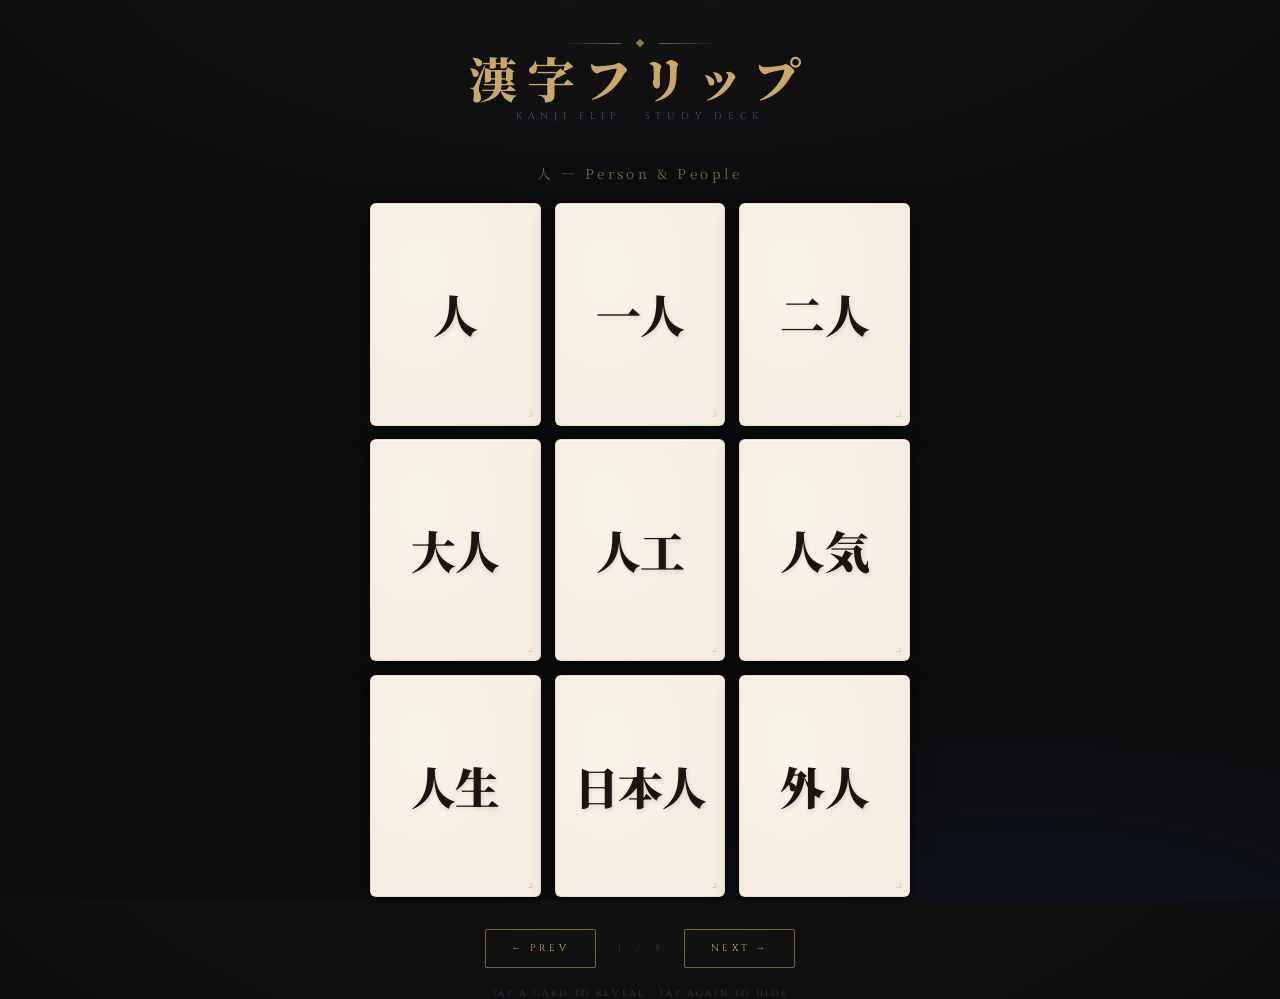
==== kanji-flip/kanji-flip.html @ dc2cb170 "Extract kanji-flip.zip contents into kanji-flip/ folder https://claude.ai/code/session_019vWZGFKzX3t" ====
<!DOCTYPE html>
<html lang="ja">
<head>
<meta charset="UTF-8">
<meta name="viewport" content="width=device-width, initial-scale=1.0">
<title>漢字フリップ · Kanji Flip</title>
<link rel="preconnect" href="https://fonts.googleapis.com">
<link href="https://fonts.googleapis.com/css2?family=Noto+Serif+JP:wght@400;700;900&family=Noto+Sans+JP:wght@300;400;500&family=Cinzel:wght@400;600&display=swap" rel="stylesheet">
<script src="kanji-data.js"></script>
<style>
*, *::before, *::after {
  margin: 0; padding: 0; box-sizing: border-box;
}

:root {
  --bg:           #0c0c0f;
  --surface:      #13131a;
  --card-front:   #f4ede0;
  --card-back:    #12203a;
  --kanji-ink:    #1c1410;
  --gold:         #c9a86c;
  --gold-dim:     #7a6340;
  --back-reading: #c9a86c;
  --back-meaning: #9fb8d8;
  --border-soft:  rgba(201,168,108,0.15);
  --text-muted:   #3a3a4a;
  --text-dim:     #555568;
}

html, body {
  height: 100%;
}

body {
  background-color: var(--bg);
  background-image:
    radial-gradient(ellipse 80% 50% at 50% -10%, rgba(201,168,108,0.06) 0%, transparent 70%),
    radial-gradient(ellipse 60% 40% at 80% 110%, rgba(18,32,58,0.4) 0%, transparent 70%);
  font-family: 'Noto Sans JP', sans-serif;
  color: #ccc;
  min-height: 100vh;
  display: flex;
  flex-direction: column;
  align-items: center;
  padding: 2.5rem 1.5rem 3rem;
  user-select: none;
}

/* ── Header ─────────────────────────────────────── */
header {
  text-align: center;
  margin-bottom: 2.5rem;
}

.logo-rule {
  display: flex;
  align-items: center;
  gap: 1rem;
  justify-content: center;
  margin-bottom: 0.5rem;
}

.rule-line {
  width: 60px;
  height: 1px;
  background: linear-gradient(to right, transparent, var(--gold-dim));
}
.rule-line.right {
  background: linear-gradient(to left, transparent, var(--gold-dim));
}

.logo-diamond {
  width: 6px; height: 6px;
  background: var(--gold);
  transform: rotate(45deg);
  opacity: 0.7;
}

.title-ja {
  font-family: 'Noto Serif JP', serif;
  font-size: clamp(2rem, 6vw, 3rem);
  font-weight: 900;
  color: var(--gold);
  letter-spacing: 0.2em;
  line-height: 1;
}

.title-en {
  font-family: 'Cinzel', serif;
  font-size: 0.6rem;
  color: var(--text-dim);
  letter-spacing: 0.6em;
  text-transform: uppercase;
  margin-top: 0.5rem;
}

/* ── Group label ─────────────────────────────────── */
.group-label {
  font-family: 'Noto Serif JP', serif;
  font-size: 0.85rem;
  color: var(--gold-dim);
  letter-spacing: 0.25em;
  margin-bottom: 1.5rem;
  min-height: 1.2em;
  text-align: center;
  transition: opacity 0.3s;
}

/* ── Card grid ───────────────────────────────────── */
.grid {
  display: grid;
  grid-template-columns: repeat(3, 1fr);
  gap: 0.85rem;
  width: 100%;
  max-width: 540px;
}

/* ── Card ────────────────────────────────────────── */
.card-wrap {
  perspective: 900px;
  cursor: pointer;
}

.card-inner {
  position: relative;
  width: 100%;
  padding-top: 130%; /* aspect ratio ~4:3 portrait */
  transform-style: preserve-3d;
  transition: transform 0.52s cubic-bezier(0.23, 1, 0.32, 1);
}

.card-wrap.flipped .card-inner {
  transform: rotateY(180deg);
}

.card-face {
  position: absolute;
  inset: 0;
  border-radius: 6px;
  backface-visibility: hidden;
  display: flex;
  flex-direction: column;
  align-items: center;
  justify-content: center;
  gap: 0.3rem;
  padding: 0.75rem 0.5rem;
  transition: box-shadow 0.2s;
}

/* Front — washi paper */
.card-front {
  background: var(--card-front);
  background-image:
    radial-gradient(ellipse at 30% 30%, rgba(255,255,240,0.5) 0%, transparent 60%);
  border: 1px solid rgba(201,168,108,0.25);
  box-shadow:
    0 2px 8px rgba(0,0,0,0.45),
    0 8px 24px rgba(0,0,0,0.3),
    inset 0 1px 0 rgba(255,255,255,0.6);
}

.card-wrap:hover .card-front {
  box-shadow:
    0 4px 16px rgba(201,168,108,0.15),
    0 12px 32px rgba(0,0,0,0.4),
    inset 0 1px 0 rgba(255,255,255,0.7);
}

.kanji-text {
  font-family: 'Noto Serif JP', serif;
  font-weight: 900;
  font-size: clamp(1.8rem, 5.5vw, 2.8rem);
  color: var(--kanji-ink);
  line-height: 1;
  text-shadow: 1px 2px 4px rgba(0,0,0,0.12);
  letter-spacing: -0.02em;
}

/* Front corner mark */
.card-front::after {
  content: '';
  position: absolute;
  bottom: 8px; right: 8px;
  width: 5px; height: 5px;
  border-right: 1px solid rgba(201,168,108,0.4);
  border-bottom: 1px solid rgba(201,168,108,0.4);
}

/* Back — deep ink */
.card-back {
  background: var(--card-back);
  background-image:
    radial-gradient(ellipse at 50% 0%, rgba(30,80,160,0.2) 0%, transparent 70%);
  border: 1px solid rgba(201,168,108,0.2);
  box-shadow: 0 4px 20px rgba(0,0,0,0.6), inset 0 1px 0 rgba(100,140,200,0.1);
  transform: rotateY(180deg);
}

.reading {
  font-family: 'Noto Serif JP', serif;
  font-size: clamp(0.7rem, 2.2vw, 0.95rem);
  color: var(--back-reading);
  font-weight: 400;
  letter-spacing: 0.08em;
  text-align: center;
  line-height: 1.4;
}

.meaning-text {
  font-family: 'Cinzel', serif;
  font-size: clamp(0.5rem, 1.5vw, 0.65rem);
  color: var(--back-meaning);
  letter-spacing: 0.1em;
  text-align: center;
  line-height: 1.4;
  opacity: 0.85;
  text-transform: uppercase;
  padding: 0 4px;
}

.sep {
  width: 20px;
  height: 1px;
  background: rgba(201,168,108,0.25);
  margin: 0.15rem 0;
}

/* ── Controls ────────────────────────────────────── */
.controls {
  margin-top: 2rem;
  display: flex;
  align-items: center;
  gap: 1.2rem;
  flex-wrap: wrap;
  justify-content: center;
}

.btn {
  font-family: 'Cinzel', serif;
  font-size: 0.6rem;
  letter-spacing: 0.35em;
  text-transform: uppercase;
  padding: 0.75rem 1.6rem;
  border: 1px solid var(--gold-dim);
  background: transparent;
  color: var(--gold);
  cursor: pointer;
  transition: background 0.18s, color 0.18s, border-color 0.18s;
  border-radius: 2px;
  position: relative;
  overflow: hidden;
}

.btn::before {
  content: '';
  position: absolute;
  inset: 0;
  background: var(--gold);
  transform: scaleX(0);
  transform-origin: left;
  transition: transform 0.18s cubic-bezier(0.23, 1, 0.32, 1);
  z-index: 0;
}

.btn:hover::before { transform: scaleX(1); }
.btn:hover { color: #0c0c0f; border-color: var(--gold); }
.btn span { position: relative; z-index: 1; }

.counter {
  font-family: 'Cinzel', serif;
  font-size: 0.6rem;
  color: var(--text-muted);
  letter-spacing: 0.25em;
  min-width: 50px;
  text-align: center;
}

/* ── Hint ────────────────────────────────────────── */
.hint {
  margin-top: 1.2rem;
  font-family: 'Cinzel', serif;
  font-size: 0.55rem;
  letter-spacing: 0.3em;
  color: var(--text-muted);
  text-transform: uppercase;
  text-align: center;
}

/* ── Fade transition for group change ────────────── */
.grid.fading { opacity: 0; transition: opacity 0.15s; }
.grid.visible { opacity: 1; transition: opacity 0.25s; }

</style>
</head>
<body>

<header>
  <div class="logo-rule">
    <div class="rule-line"></div>
    <div class="logo-diamond"></div>
    <div class="rule-line right"></div>
  </div>
  <div class="title-ja">漢字フリップ</div>
  <div class="title-en">Kanji Flip · Study Deck</div>
</header>

<div class="group-label" id="groupLabel">—</div>

<div class="grid visible" id="grid"></div>

<div class="controls">
  <button class="btn" onclick="changeGroup(-1)"><span>← Prev</span></button>
  <span class="counter" id="counter">1 / 1</span>
  <button class="btn" onclick="changeGroup(+1)"><span>Next →</span></button>
</div>

<div class="hint">tap a card to reveal · tap again to hide</div>

<script>
let currentGroup = 0;
let flippedIndex = null;

function render() {
  const group = KANJI_GROUPS[currentGroup];
  document.getElementById('groupLabel').textContent = group.name;
  document.getElementById('counter').textContent =
    `${currentGroup + 1} \u2007/\u2007 ${KANJI_GROUPS.length}`;

  const grid = document.getElementById('grid');
  grid.innerHTML = '';
  flippedIndex = null;

  const items = group.kanji.slice(0, 9);

  items.forEach((item, i) => {
    const wrap = document.createElement('div');
    wrap.className = 'card-wrap';
    wrap.id = `cw-${i}`;

    wrap.innerHTML = `
      <div class="card-inner">
        <div class="card-face card-front">
          <div class="kanji-text">${item.kanji}</div>
        </div>
        <div class="card-face card-back">
          <div class="reading">${item.furigana}</div>
          <div class="sep"></div>
          <div class="meaning-text">${item.meaning}</div>
        </div>
      </div>`;

    wrap.addEventListener('click', () => flipCard(i));
    grid.appendChild(wrap);
  });
}

function flipCard(index) {
  if (flippedIndex !== null && flippedIndex !== index) {
    document.getElementById(`cw-${flippedIndex}`).classList.remove('flipped');
  }
  const wrap = document.getElementById(`cw-${index}`);
  const isFlipped = wrap.classList.toggle('flipped');
  flippedIndex = isFlipped ? index : null;
}

function changeGroup(direction) {
  const grid = document.getElementById('grid');
  grid.classList.remove('visible');
  grid.classList.add('fading');

  setTimeout(() => {
    currentGroup = (currentGroup + direction + KANJI_GROUPS.length) % KANJI_GROUPS.length;
    render();
    grid.classList.remove('fading');
    grid.classList.add('visible');
  }, 150);
}

render();
</script>
</body>
</html>
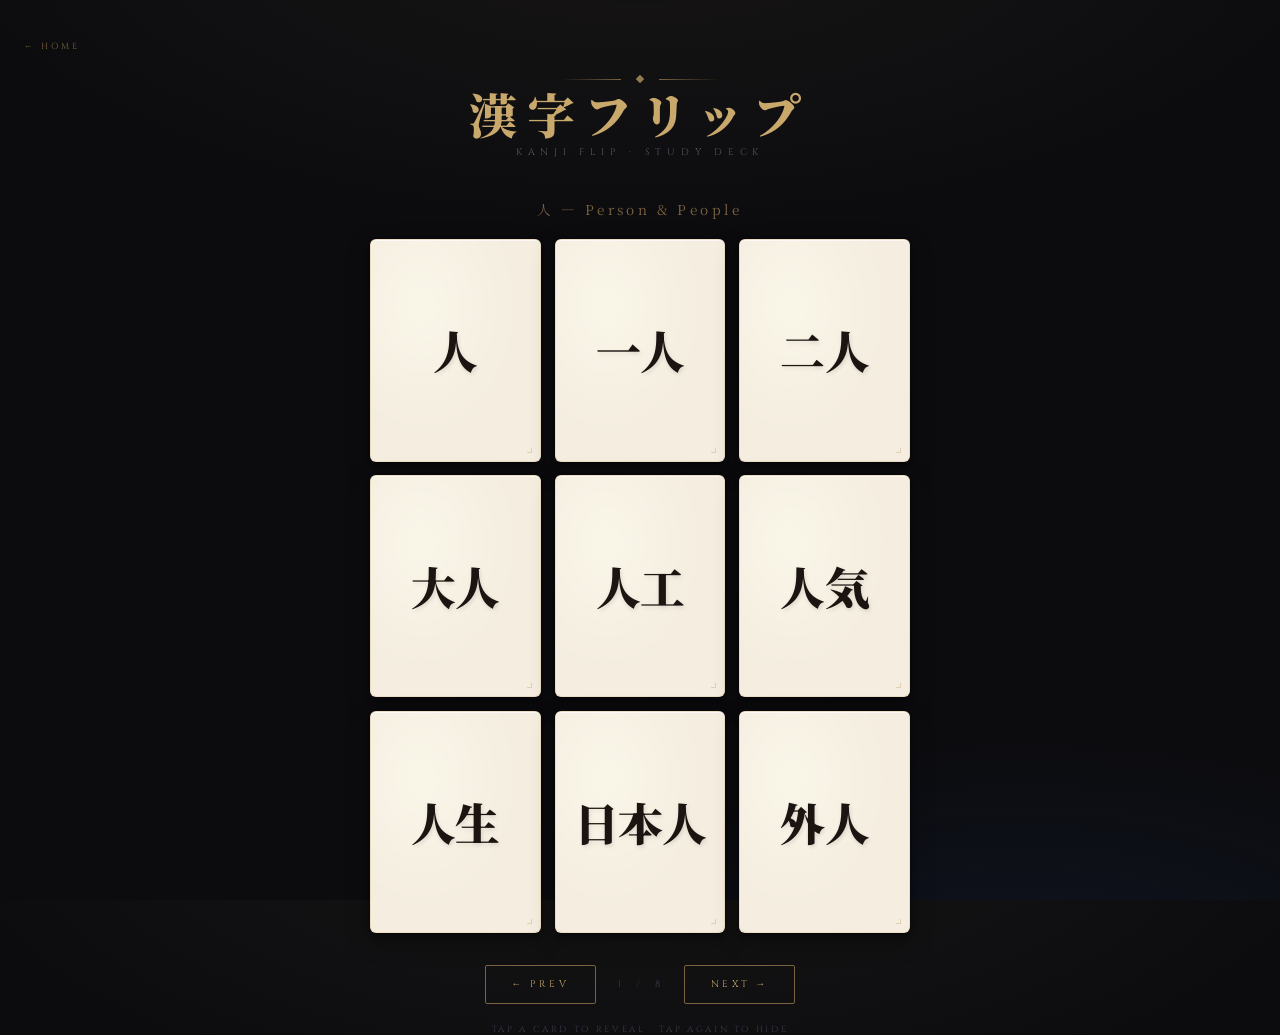
==== commit dc4dc43d: "Add back-to-home link in kanji-flip for complete root navigation Users can now navigate back to inde" ====
--- a/kanji-flip/kanji-flip.html
+++ b/kanji-flip/kanji-flip.html
@@ -46,6 +46,20 @@
   user-select: none;
 }
 
+/* ── Back link ───────────────────────────────────── */
+.back-link {
+  align-self: flex-start;
+  font-family: 'Cinzel', serif;
+  font-size: 0.55rem;
+  letter-spacing: 0.35em;
+  text-transform: uppercase;
+  color: var(--gold-dim);
+  text-decoration: none;
+  margin-bottom: 1.5rem;
+  transition: color 0.18s;
+}
+.back-link:hover { color: var(--gold); }
+
 /* ── Header ─────────────────────────────────────── */
 header {
   text-align: center;
@@ -294,6 +308,8 @@
 </head>
 <body>
 
+<a class="back-link" href="../index.html">← Home</a>
+
 <header>
   <div class="logo-rule">
     <div class="rule-line"></div>
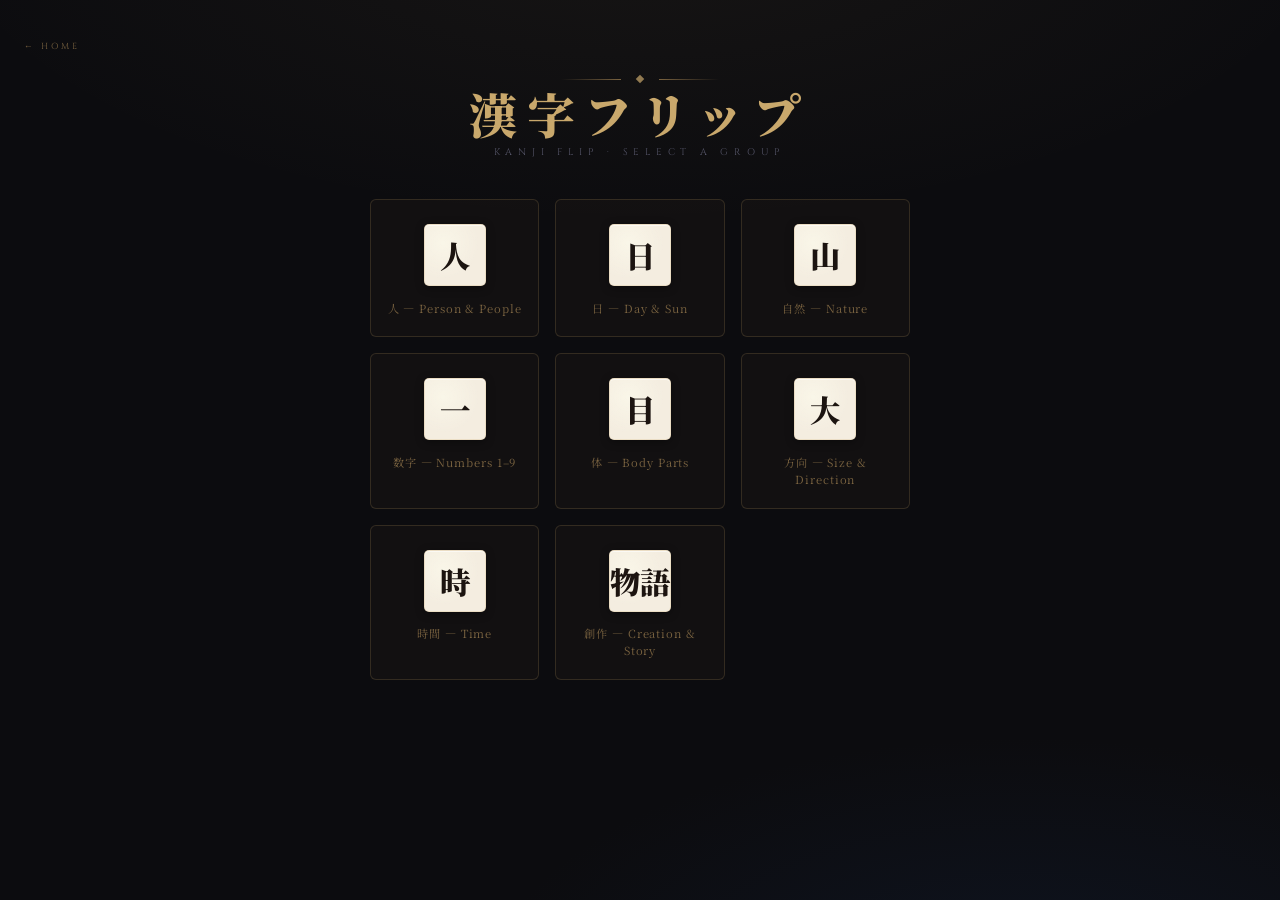
==== commit 79fa1daa: "Add group index landing page to kanji-flip Opens on a tile grid of all groups instead of jumping str" ====
--- a/kanji-flip/kanji-flip.html
+++ b/kanji-flip/kanji-flip.html
@@ -6,106 +6,85 @@
 <title>漢字フリップ · Kanji Flip</title>
 <link rel="preconnect" href="https://fonts.googleapis.com">
 <link href="https://fonts.googleapis.com/css2?family=Noto+Serif+JP:wght@400;700;900&family=Noto+Sans+JP:wght@300;400;500&family=Cinzel:wght@400;600&display=swap" rel="stylesheet">
+<link rel="stylesheet" href="../shared.css">
 <script src="kanji-data.js"></script>
 <style>
-*, *::before, *::after {
-  margin: 0; padding: 0; box-sizing: border-box;
-}
-
 :root {
-  --bg:           #0c0c0f;
-  --surface:      #13131a;
   --card-front:   #f4ede0;
   --card-back:    #12203a;
   --kanji-ink:    #1c1410;
-  --gold:         #c9a86c;
-  --gold-dim:     #7a6340;
   --back-reading: #c9a86c;
   --back-meaning: #9fb8d8;
-  --border-soft:  rgba(201,168,108,0.15);
-  --text-muted:   #3a3a4a;
-  --text-dim:     #555568;
-}
-
-html, body {
-  height: 100%;
-}
+}
+
+html, body { height: 100%; }
 
 body {
-  background-color: var(--bg);
-  background-image:
-    radial-gradient(ellipse 80% 50% at 50% -10%, rgba(201,168,108,0.06) 0%, transparent 70%),
-    radial-gradient(ellipse 60% 40% at 80% 110%, rgba(18,32,58,0.4) 0%, transparent 70%);
-  font-family: 'Noto Sans JP', sans-serif;
   color: #ccc;
-  min-height: 100vh;
+  padding: 2.5rem 1.5rem 3rem;
+  user-select: none;
+}
+
+/* View containers — display:contents so children are direct flex items of body */
+.view { display: contents; }
+
+/* ── Header ─────────────────────────────────────── */
+header { margin-bottom: 2.5rem; }
+.title-ja { font-size: clamp(2rem, 6vw, 3rem); }
+
+/* ── Group index tiles ───────────────────────────── */
+.group-tiles {
+  display: grid;
+  grid-template-columns: repeat(auto-fill, minmax(150px, 1fr));
+  gap: 1rem;
+  width: 100%;
+  max-width: 540px;
+}
+
+.group-tile {
+  background: rgba(201,168,108,0.03);
+  border: 1px solid rgba(201,168,108,0.18);
+  border-radius: 6px;
+  padding: 1.5rem 1rem 1.25rem;
+  cursor: pointer;
+  text-align: center;
   display: flex;
   flex-direction: column;
   align-items: center;
-  padding: 2.5rem 1.5rem 3rem;
-  user-select: none;
-}
-
-/* ── Back link ───────────────────────────────────── */
-.back-link {
-  align-self: flex-start;
-  font-family: 'Cinzel', serif;
-  font-size: 0.55rem;
-  letter-spacing: 0.35em;
-  text-transform: uppercase;
-  color: var(--gold-dim);
-  text-decoration: none;
-  margin-bottom: 1.5rem;
-  transition: color 0.18s;
-}
-.back-link:hover { color: var(--gold); }
-
-/* ── Header ─────────────────────────────────────── */
-header {
-  text-align: center;
-  margin-bottom: 2.5rem;
-}
-
-.logo-rule {
+  gap: 0.85rem;
+  transition: border-color 0.2s, box-shadow 0.2s, transform 0.15s;
+}
+
+.group-tile:hover {
+  border-color: rgba(201,168,108,0.5);
+  box-shadow: 0 4px 24px rgba(201,168,108,0.07), 0 2px 10px rgba(0,0,0,0.35);
+  transform: translateY(-2px);
+}
+
+.tile-kanji {
+  font-family: 'Noto Serif JP', serif;
+  font-weight: 900;
+  font-size: 1.9rem;
+  color: var(--kanji-ink);
+  background: var(--card-front);
+  background-image: radial-gradient(ellipse at 30% 30%, rgba(255,255,240,0.5) 0%, transparent 60%);
+  width: 62px;
+  height: 62px;
   display: flex;
   align-items: center;
-  gap: 1rem;
   justify-content: center;
-  margin-bottom: 0.5rem;
-}
-
-.rule-line {
-  width: 60px;
-  height: 1px;
-  background: linear-gradient(to right, transparent, var(--gold-dim));
-}
-.rule-line.right {
-  background: linear-gradient(to left, transparent, var(--gold-dim));
-}
-
-.logo-diamond {
-  width: 6px; height: 6px;
-  background: var(--gold);
-  transform: rotate(45deg);
-  opacity: 0.7;
-}
-
-.title-ja {
-  font-family: 'Noto Serif JP', serif;
-  font-size: clamp(2rem, 6vw, 3rem);
-  font-weight: 900;
-  color: var(--gold);
-  letter-spacing: 0.2em;
-  line-height: 1;
-}
-
-.title-en {
-  font-family: 'Cinzel', serif;
-  font-size: 0.6rem;
-  color: var(--text-dim);
-  letter-spacing: 0.6em;
-  text-transform: uppercase;
-  margin-top: 0.5rem;
+  border-radius: 5px;
+  border: 1px solid rgba(201,168,108,0.25);
+  box-shadow: 0 2px 8px rgba(0,0,0,0.35), inset 0 1px 0 rgba(255,255,255,0.6);
+  flex-shrink: 0;
+}
+
+.tile-name {
+  font-family: 'Noto Serif JP', serif;
+  font-size: 0.7rem;
+  color: var(--gold-dim);
+  letter-spacing: 0.08em;
+  line-height: 1.5;
 }
 
 /* ── Group label ─────────────────────────────────── */
@@ -117,7 +96,6 @@
   margin-bottom: 1.5rem;
   min-height: 1.2em;
   text-align: center;
-  transition: opacity 0.3s;
 }
 
 /* ── Card grid ───────────────────────────────────── */
@@ -138,14 +116,12 @@
 .card-inner {
   position: relative;
   width: 100%;
-  padding-top: 130%; /* aspect ratio ~4:3 portrait */
+  padding-top: 130%;
   transform-style: preserve-3d;
   transition: transform 0.52s cubic-bezier(0.23, 1, 0.32, 1);
 }
 
-.card-wrap.flipped .card-inner {
-  transform: rotateY(180deg);
-}
+.card-wrap.flipped .card-inner { transform: rotateY(180deg); }
 
 .card-face {
   position: absolute;
@@ -161,11 +137,9 @@
   transition: box-shadow 0.2s;
 }
 
-/* Front — washi paper */
 .card-front {
   background: var(--card-front);
-  background-image:
-    radial-gradient(ellipse at 30% 30%, rgba(255,255,240,0.5) 0%, transparent 60%);
+  background-image: radial-gradient(ellipse at 30% 30%, rgba(255,255,240,0.5) 0%, transparent 60%);
   border: 1px solid rgba(201,168,108,0.25);
   box-shadow:
     0 2px 8px rgba(0,0,0,0.45),
@@ -190,7 +164,6 @@
   letter-spacing: -0.02em;
 }
 
-/* Front corner mark */
 .card-front::after {
   content: '';
   position: absolute;
@@ -200,11 +173,9 @@
   border-bottom: 1px solid rgba(201,168,108,0.4);
 }
 
-/* Back — deep ink */
 .card-back {
   background: var(--card-back);
-  background-image:
-    radial-gradient(ellipse at 50% 0%, rgba(30,80,160,0.2) 0%, transparent 70%);
+  background-image: radial-gradient(ellipse at 50% 0%, rgba(30,80,160,0.2) 0%, transparent 70%);
   border: 1px solid rgba(201,168,108,0.2);
   box-shadow: 0 4px 20px rgba(0,0,0,0.6), inset 0 1px 0 rgba(100,140,200,0.1);
   transform: rotateY(180deg);
@@ -233,8 +204,7 @@
 }
 
 .sep {
-  width: 20px;
-  height: 1px;
+  width: 20px; height: 1px;
   background: rgba(201,168,108,0.25);
   margin: 0.15rem 0;
 }
@@ -244,49 +214,7 @@
   margin-top: 2rem;
   display: flex;
   align-items: center;
-  gap: 1.2rem;
-  flex-wrap: wrap;
   justify-content: center;
-}
-
-.btn {
-  font-family: 'Cinzel', serif;
-  font-size: 0.6rem;
-  letter-spacing: 0.35em;
-  text-transform: uppercase;
-  padding: 0.75rem 1.6rem;
-  border: 1px solid var(--gold-dim);
-  background: transparent;
-  color: var(--gold);
-  cursor: pointer;
-  transition: background 0.18s, color 0.18s, border-color 0.18s;
-  border-radius: 2px;
-  position: relative;
-  overflow: hidden;
-}
-
-.btn::before {
-  content: '';
-  position: absolute;
-  inset: 0;
-  background: var(--gold);
-  transform: scaleX(0);
-  transform-origin: left;
-  transition: transform 0.18s cubic-bezier(0.23, 1, 0.32, 1);
-  z-index: 0;
-}
-
-.btn:hover::before { transform: scaleX(1); }
-.btn:hover { color: #0c0c0f; border-color: var(--gold); }
-.btn span { position: relative; z-index: 1; }
-
-.counter {
-  font-family: 'Cinzel', serif;
-  font-size: 0.6rem;
-  color: var(--text-muted);
-  letter-spacing: 0.25em;
-  min-width: 50px;
-  text-align: center;
 }
 
 /* ── Hint ────────────────────────────────────────── */
@@ -300,59 +228,76 @@
   text-align: center;
 }
 
-/* ── Fade transition for group change ────────────── */
-.grid.fading { opacity: 0; transition: opacity 0.15s; }
+/* ── Fade transition ─────────────────────────────── */
+.grid.fading  { opacity: 0; transition: opacity 0.15s; }
 .grid.visible { opacity: 1; transition: opacity 0.25s; }
-
 </style>
 </head>
 <body>
 
-<a class="back-link" href="../index.html">← Home</a>
-
-<header>
-  <div class="logo-rule">
-    <div class="rule-line"></div>
-    <div class="logo-diamond"></div>
-    <div class="rule-line right"></div>
+<!-- ═══════════ Index view ══════════════════════════ -->
+<div id="view-index" class="view">
+
+  <a class="back-link" href="../index.html">← Home</a>
+
+  <header>
+    <div class="logo-rule">
+      <div class="rule-line"></div>
+      <div class="logo-diamond"></div>
+      <div class="rule-line right"></div>
+    </div>
+    <div class="title-ja">漢字フリップ</div>
+    <div class="title-en">Kanji Flip · Select a Group</div>
+  </header>
+
+  <div class="group-tiles" id="group-tiles"></div>
+
+</div>
+
+<!-- ═══════════ Group view ══════════════════════════ -->
+<div id="view-group" class="view" style="display:none">
+
+  <a class="back-link" id="back-to-groups" href="#">← Groups</a>
+
+  <div class="group-label" id="groupLabel">—</div>
+  <div class="grid visible" id="grid"></div>
+
+  <div class="controls">
+    <button class="btn" id="btn-random"><span>Next Random →</span></button>
   </div>
-  <div class="title-ja">漢字フリップ</div>
-  <div class="title-en">Kanji Flip · Study Deck</div>
-</header>
-
-<div class="group-label" id="groupLabel">—</div>
-
-<div class="grid visible" id="grid"></div>
-
-<div class="controls">
-  <button class="btn" onclick="changeGroup(-1)"><span>← Prev</span></button>
-  <span class="counter" id="counter">1 / 1</span>
-  <button class="btn" onclick="changeGroup(+1)"><span>Next →</span></button>
+
+  <div class="hint">tap a card to reveal · tap again to hide</div>
+
 </div>
-
-<div class="hint">tap a card to reveal · tap again to hide</div>
 
 <script>
 let currentGroup = 0;
 let flippedIndex = null;
 
+function showIndex() {
+  document.getElementById('view-index').style.display = 'contents';
+  document.getElementById('view-group').style.display = 'none';
+}
+
+function showGroup(groupIndex) {
+  currentGroup = groupIndex;
+  document.getElementById('view-index').style.display = 'none';
+  document.getElementById('view-group').style.display = 'contents';
+  render();
+}
+
 function render() {
   const group = KANJI_GROUPS[currentGroup];
   document.getElementById('groupLabel').textContent = group.name;
-  document.getElementById('counter').textContent =
-    `${currentGroup + 1} \u2007/\u2007 ${KANJI_GROUPS.length}`;
 
   const grid = document.getElementById('grid');
   grid.innerHTML = '';
   flippedIndex = null;
 
-  const items = group.kanji.slice(0, 9);
-
-  items.forEach((item, i) => {
+  group.kanji.slice(0, 9).forEach((item, i) => {
     const wrap = document.createElement('div');
     wrap.className = 'card-wrap';
     wrap.id = `cw-${i}`;
-
     wrap.innerHTML = `
       <div class="card-inner">
         <div class="card-face card-front">
@@ -364,7 +309,6 @@
           <div class="meaning-text">${item.meaning}</div>
         </div>
       </div>`;
-
     wrap.addEventListener('click', () => flipCard(i));
     grid.appendChild(wrap);
   });
@@ -375,24 +319,45 @@
     document.getElementById(`cw-${flippedIndex}`).classList.remove('flipped');
   }
   const wrap = document.getElementById(`cw-${index}`);
-  const isFlipped = wrap.classList.toggle('flipped');
-  flippedIndex = isFlipped ? index : null;
-}
-
-function changeGroup(direction) {
+  flippedIndex = wrap.classList.toggle('flipped') ? index : null;
+}
+
+function nextRandom() {
+  let next;
+  do { next = Math.floor(Math.random() * KANJI_GROUPS.length); }
+  while (next === currentGroup && KANJI_GROUPS.length > 1);
+
   const grid = document.getElementById('grid');
   grid.classList.remove('visible');
   grid.classList.add('fading');
-
   setTimeout(() => {
-    currentGroup = (currentGroup + direction + KANJI_GROUPS.length) % KANJI_GROUPS.length;
+    currentGroup = next;
     render();
     grid.classList.remove('fading');
     grid.classList.add('visible');
   }, 150);
 }
 
-render();
+function buildGroupIndex() {
+  const container = document.getElementById('group-tiles');
+  KANJI_GROUPS.forEach((group, i) => {
+    const tile = document.createElement('div');
+    tile.className = 'group-tile';
+    tile.innerHTML = `
+      <div class="tile-kanji">${group.kanji[0].kanji}</div>
+      <div class="tile-name">${group.name}</div>`;
+    tile.addEventListener('click', () => showGroup(i));
+    container.appendChild(tile);
+  });
+}
+
+document.getElementById('back-to-groups').addEventListener('click', e => {
+  e.preventDefault();
+  showIndex();
+});
+document.getElementById('btn-random').addEventListener('click', nextRandom);
+
+buildGroupIndex();
 </script>
 </body>
 </html>
--- a/shared.css
+++ b/shared.css
@@ -0,0 +1,137 @@
+/* ── Reset ───────────────────────────────────────── */
+*, *::before, *::after {
+  margin: 0; padding: 0; box-sizing: border-box;
+}
+
+/* ── Design tokens ───────────────────────────────── */
+:root {
+  --bg:          #0c0c0f;
+  --surface:     #13131a;
+  --gold:        #c9a86c;
+  --gold-dim:    #7a6340;
+  --blue-deep:   #12203a;
+  --text-muted:  #3a3a4a;
+  --text-dim:    #555568;
+  --text-body:   #999aaa;
+  --border-soft: rgba(201,168,108,0.15);
+}
+
+/* ── Base ────────────────────────────────────────── */
+html, body {
+  min-height: 100%;
+}
+
+body {
+  background-color: var(--bg);
+  background-image:
+    radial-gradient(ellipse 80% 50% at 50% -10%, rgba(201,168,108,0.06) 0%, transparent 70%),
+    radial-gradient(ellipse 60% 40% at 80% 110%, rgba(18,32,58,0.4) 0%, transparent 70%);
+  font-family: 'Noto Sans JP', sans-serif;
+  color: var(--text-body);
+  min-height: 100vh;
+  display: flex;
+  flex-direction: column;
+  align-items: center;
+}
+
+/* ── Header ornament ─────────────────────────────── */
+header {
+  text-align: center;
+}
+
+.logo-rule {
+  display: flex;
+  align-items: center;
+  gap: 1rem;
+  justify-content: center;
+  margin-bottom: 0.5rem;
+}
+
+.rule-line {
+  width: 60px;
+  height: 1px;
+  background: linear-gradient(to right, transparent, var(--gold-dim));
+}
+.rule-line.right {
+  background: linear-gradient(to left, transparent, var(--gold-dim));
+}
+
+.logo-diamond {
+  width: 6px; height: 6px;
+  background: var(--gold);
+  transform: rotate(45deg);
+  opacity: 0.7;
+}
+
+.title-ja {
+  font-family: 'Noto Serif JP', serif;
+  font-weight: 900;
+  color: var(--gold);
+  letter-spacing: 0.2em;
+  line-height: 1;
+}
+
+.title-en {
+  font-family: 'Cinzel', serif;
+  font-size: 0.6rem;
+  color: var(--text-dim);
+  letter-spacing: 0.6em;
+  text-transform: uppercase;
+  margin-top: 0.5rem;
+}
+
+/* ── Back navigation ─────────────────────────────── */
+.back-link {
+  align-self: flex-start;
+  font-family: 'Cinzel', serif;
+  font-size: 0.55rem;
+  letter-spacing: 0.35em;
+  text-transform: uppercase;
+  color: var(--gold-dim);
+  text-decoration: none;
+  margin-bottom: 1.5rem;
+  transition: color 0.18s;
+}
+.back-link:hover { color: var(--gold); }
+
+/* ── Button ──────────────────────────────────────── */
+.btn {
+  font-family: 'Cinzel', serif;
+  font-size: 0.6rem;
+  letter-spacing: 0.35em;
+  text-transform: uppercase;
+  padding: 0.75rem 1.6rem;
+  border: 1px solid var(--gold-dim);
+  background: transparent;
+  color: var(--gold);
+  cursor: pointer;
+  transition: background 0.18s, color 0.18s, border-color 0.18s;
+  border-radius: 2px;
+  position: relative;
+  overflow: hidden;
+}
+
+.btn::before {
+  content: '';
+  position: absolute;
+  inset: 0;
+  background: var(--gold);
+  transform: scaleX(0);
+  transform-origin: left;
+  transition: transform 0.18s cubic-bezier(0.23, 1, 0.32, 1);
+  z-index: 0;
+}
+
+.btn:hover::before { transform: scaleX(1); }
+.btn:hover { color: var(--bg); border-color: var(--gold); }
+.btn span { position: relative; z-index: 1; }
+
+/* ── Footer ──────────────────────────────────────── */
+footer {
+  font-family: 'Cinzel', serif;
+  font-size: 0.5rem;
+  letter-spacing: 0.35em;
+  color: var(--text-muted);
+  text-transform: uppercase;
+  text-align: center;
+}
